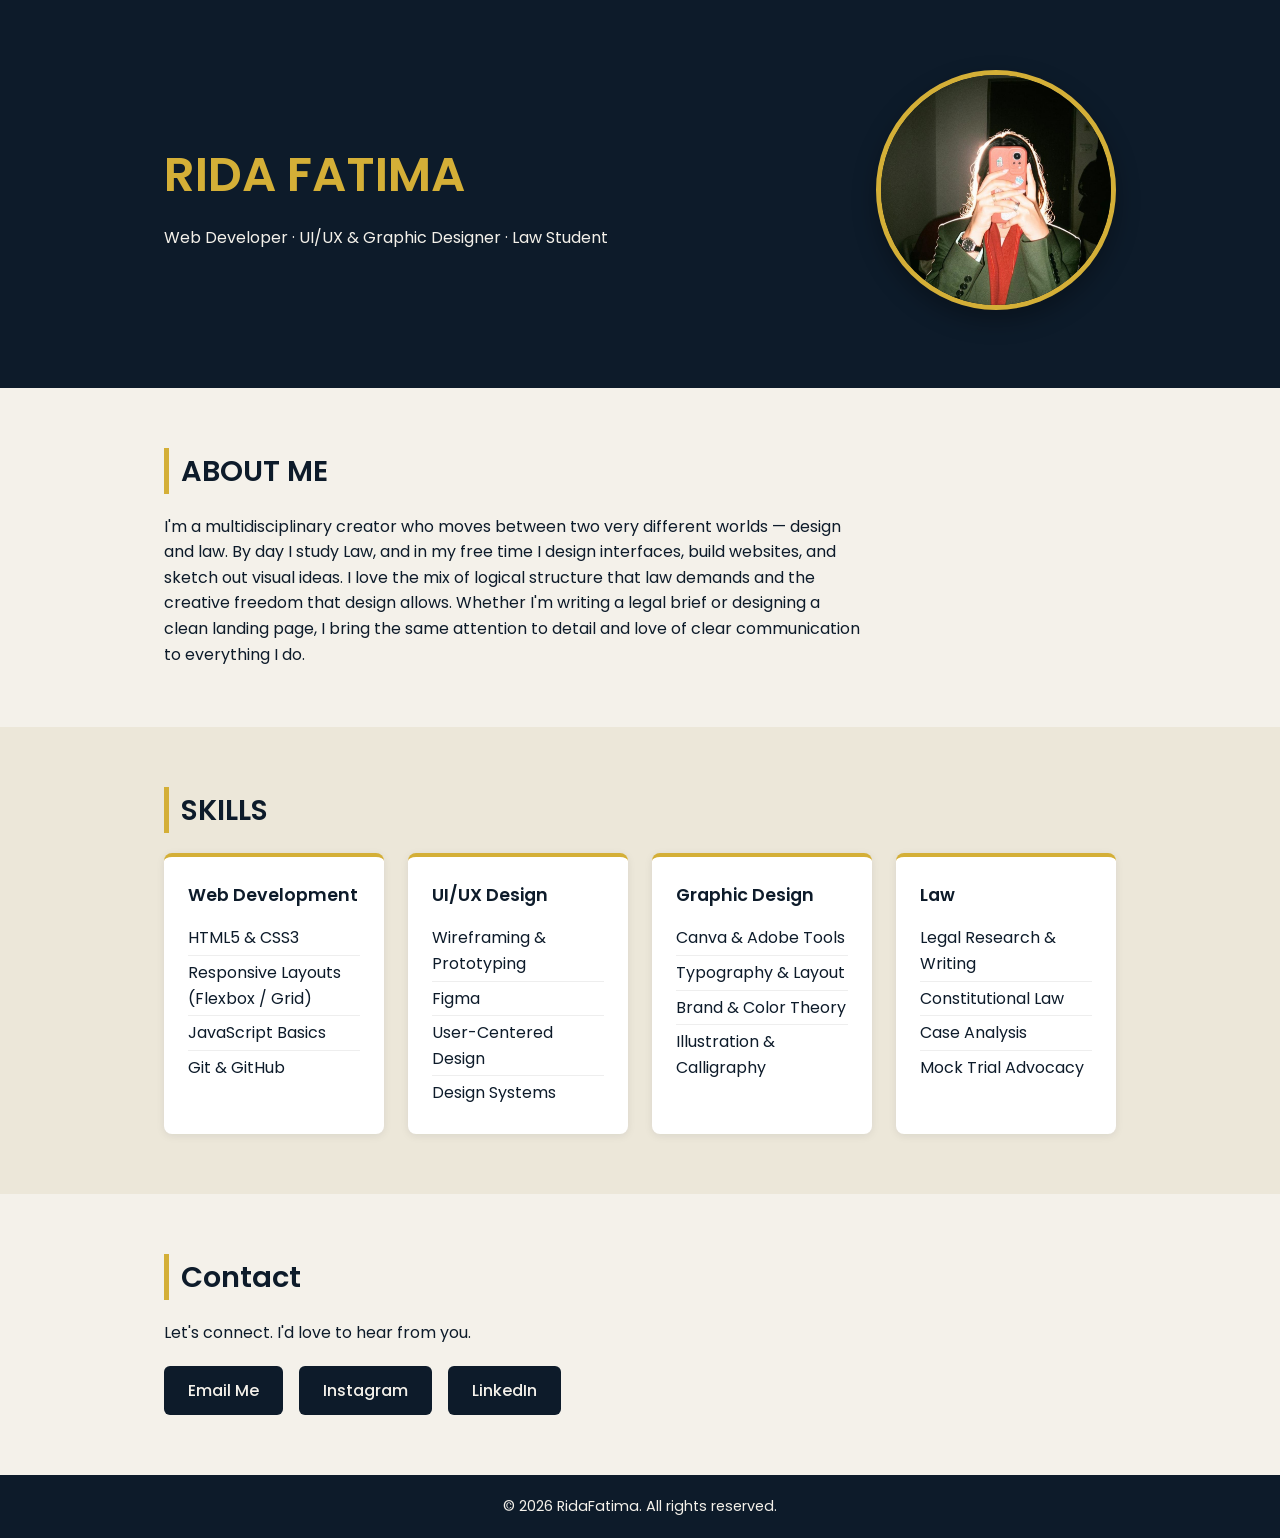
==== portfolio-week/index.html @ b647ed66 "Add files via upload" ====
<!DOCTYPE html>
<html lang="en">
<head>
    <meta charset="UTF-8">
    <meta name="viewport" content="width=device-width, initial-scale=1.0">
    <title>Rida Fatima | Portfolio</title>
    <link rel="stylesheet" href="style.css">

    <link rel="preconnect" href="https://fonts.googleapis.com">
  <link href="https://fonts.googleapis.com/css2?family=Poppins:wght@400;500;600;700&display=swap" rel="stylesheet">
</head>
<body>
    <header class="site-header">
        <div class="container header-content">
            <div class="header-text">
                <h1>RIDA FATIMA</h1>
                <p>Web Developer &middot; UI/UX &amp; Graphic Designer &middot; Law Student</p>
            </div>
            
            <div class="header-image">
                <img src="profile.jpeg" alt="Rida Fatima">
            </div>
        </div>
    </header>

    <main>
        <section id="about" class="section">
            <div class="container">
                <h2>ABOUT ME</h2>
                <p>I'm a multidisciplinary creator who moves between two very different worlds —
                 design and law. By day I study Law, and in my free time I design interfaces,
                 build websites, and sketch out visual ideas. I love the mix of logical structure
                 that law demands and the creative freedom that design allows. Whether I'm writing
                 a legal brief or designing a clean landing page, I bring the same attention to
                 detail and love of clear communication to everything I do.</p>
            </div>
        </section>

        <section id="skills" class="section section-alt">
            <div class="container">
                <h2>SKILLS</h2>

                <div class="skills-grid">

                    <div class="skill-card">
                        <h3>Web Development</h3>
                        <ul>
                            <li>HTML5 &amp; CSS3</li>
                            <li>Responsive Layouts (Flexbox / Grid)</li>
                            <li>JavaScript Basics</li>
                            <li>Git &amp; GitHub</li>
                        </ul>
                    </div>

                    <div class="skill-card">
                        <h3>UI/UX Design</h3>
                        <ul>
                            <li>Wireframing &amp; Prototyping</li>
                            <li>Figma</li>
                            <li>User-Centered Design</li>
                            <li>Design Systems</li>
                        </ul>
                    </div>

                    <div class="skill-card">
                        <h3>Graphic Design</h3>
                        <ul>
                            <li>Canva &amp; Adobe Tools</li>
                            <li>Typography &amp; Layout</li>
                            <li>Brand &amp; Color Theory</li>
                            <li>Illustration &amp; Calligraphy</li>
                        </ul>
                    </div>

                    <div class="skill-card">
                        <h3>Law</h3>
                        <ul>
                            <li>Legal Research &amp; Writing</li>
                            <li>Constitutional Law</li>
                            <li>Case Analysis</li>
                            <li>Mock Trial Advocacy</li>
                        </ul>
                    </div>
                </div>
            </div>
        </section>

        <section id="contact" class="section">
            <div class="container">
                <h2>Contact</h2>
                <p>Let's connect. I'd love to hear from you.</p>
                <div class="contact-links">
                    <a href="mailto:fatimamiss583@gmail.com" class="contact-btn">Email Me</a>
                    <a href="https://www.instagram.com/fatima_studio_._?igsh=YjV3ODR2NHhwNjdm" class="contact-btn" target="_blank" rel="noopener">Instagram</a>
                    <a href="https://www.linkedin.com/in/rida-fatima-696763370" class="contact-btn" target="_blank" rel="noopener">LinkedIn</a>
                </div>
            </div>
        </section>

    </main>

    <footer class="site-footer">
        <div class="container">
            <p>&copy; 2026 RidaFatima. All rights reserved.</p>
        </div>
    </footer>
</body>
</html>
---- portfolio-week/style.css ----
* {
  margin: 0;
  padding: 0;
  box-sizing: border-box;
}

body {
  font-family: 'Poppins', Arial, sans-serif;
  background-color: #f4f1ea;
  color: #0d1b2a;
  line-height: 1.6;
}

.container {
  max-width: 1000px;
  margin: 0 auto;
  padding: 0 24px;
}

h1, h2, h3 {
  font-weight: 600;
}

.site-header{
    background:#0d1b2a;
    color:#f4f1ea;
    padding:70px 0;
}

.header-content{
    display:flex;
    justify-content:space-between;
    align-items:center;
    gap:40px;
}

.header-text{
    flex:1;
}

.header-text h1{
    color:#d4af37;
    font-size:3rem;
    margin-bottom:12px;
}

.tagline{
    font-size:1.1rem;
}

.header-image img{

    width:240px;
    height:240px;
    border-radius:50%;
    object-fit:cover;
    border:5px solid #d4af37;
    box-shadow:0 10px 25px rgba(0,0,0,.3);

}

.section {
  padding: 60px 0;
}

.section-alt {
  background-color: #ece7d9;
}

.section h2 {
  color: #0d1b2a;
  font-size: 1.8rem;
  margin-bottom: 20px;
  border-left: 5px solid #d4af37;
  padding-left: 12px;
}

.section p {
  max-width: 700px;
}

.skills-grid {
  display: flex;
  flex-wrap: wrap;
  gap: 24px;
  justify-content: flex-start;
}

.skill-card {
  background-color: #ffffff;
  border-top: 4px solid #d4af37;
  border-radius: 8px;
  padding: 24px;
  flex: 1 1 220px; /* grow, shrink, base width of 220px */
  box-shadow: 0 2px 8px rgba(13, 27, 42, 0.08);
}

.skill-card h3 {
  color: #0d1b2a;
  margin-bottom: 12px;
  font-size: 1.1rem;
}

.skill-card ul {
  list-style: none;
}

.skill-card li {
  padding: 4px 0;
  border-bottom: 1px solid #eee;
}

.skill-card li:last-child {
  border-bottom: none;
}

.contact-links {
  display: flex;
  flex-wrap: wrap;
  gap: 16px;
  margin-top: 20px;
}

.contact-btn {
  display: inline-block;
  background-color: #0d1b2a;
  color: #f4f1ea;
  text-decoration: none;
  padding: 12px 24px;
  border-radius: 6px;
  font-weight: 500;
  transition: background-color 0.2s ease;
}

.contact-btn:hover {
  background-color: #d4af37;
  color: #0d1b2a;
}

.site-footer {
  background-color: #0d1b2a;
  color: #f4f1ea;
  text-align: center;
  padding: 20px 0;
  font-size: 0.9rem;
}

@media (max-width: 600px) {
  .site-header h1 {
    font-size: 2rem;
  }

  .header-content{
    flex-direction:column-reverse;
    text-align:center;
}

.header-image img{
    width:180px;
    height:180px;
}

.header-text h1{
    font-size:2.2rem;
}

  .tagline {
    font-size: 0.95rem;
  }

  .section {
    padding: 40px 0;
  }

  .skill-card {
    flex: 1 1 100%; /* full width cards on small screens */
  }

  .contact-links {
    flex-direction: column;
  }

  .contact-btn {
    text-align: center;
  }
}
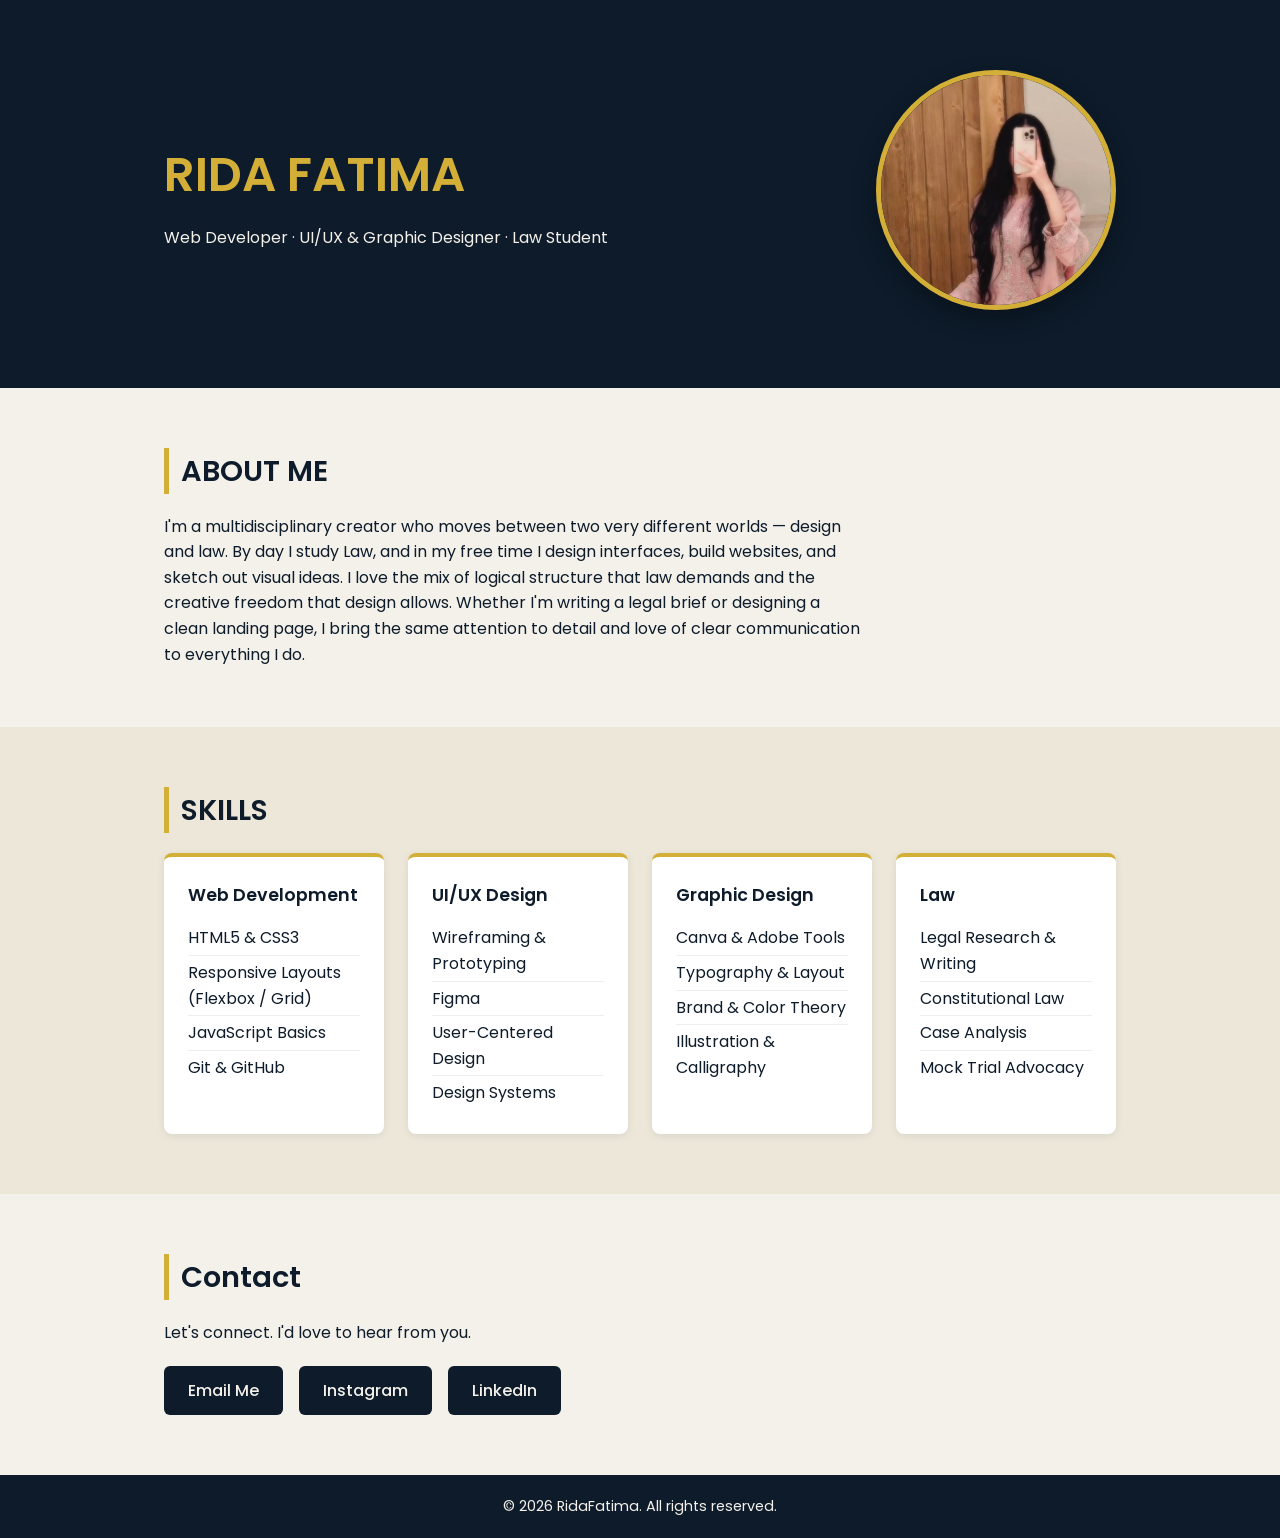
==== commit ff3edf30: "Add files via upload" ====
--- a/portfolio-week/index.html
+++ b/portfolio-week/index.html
@@ -18,7 +18,7 @@
             </div>
             
             <div class="header-image">
-                <img src="profile.jpeg" alt="Rida Fatima">
+                <img src="profile.jpg" alt="Rida Fatima">
             </div>
         </div>
     </header>
